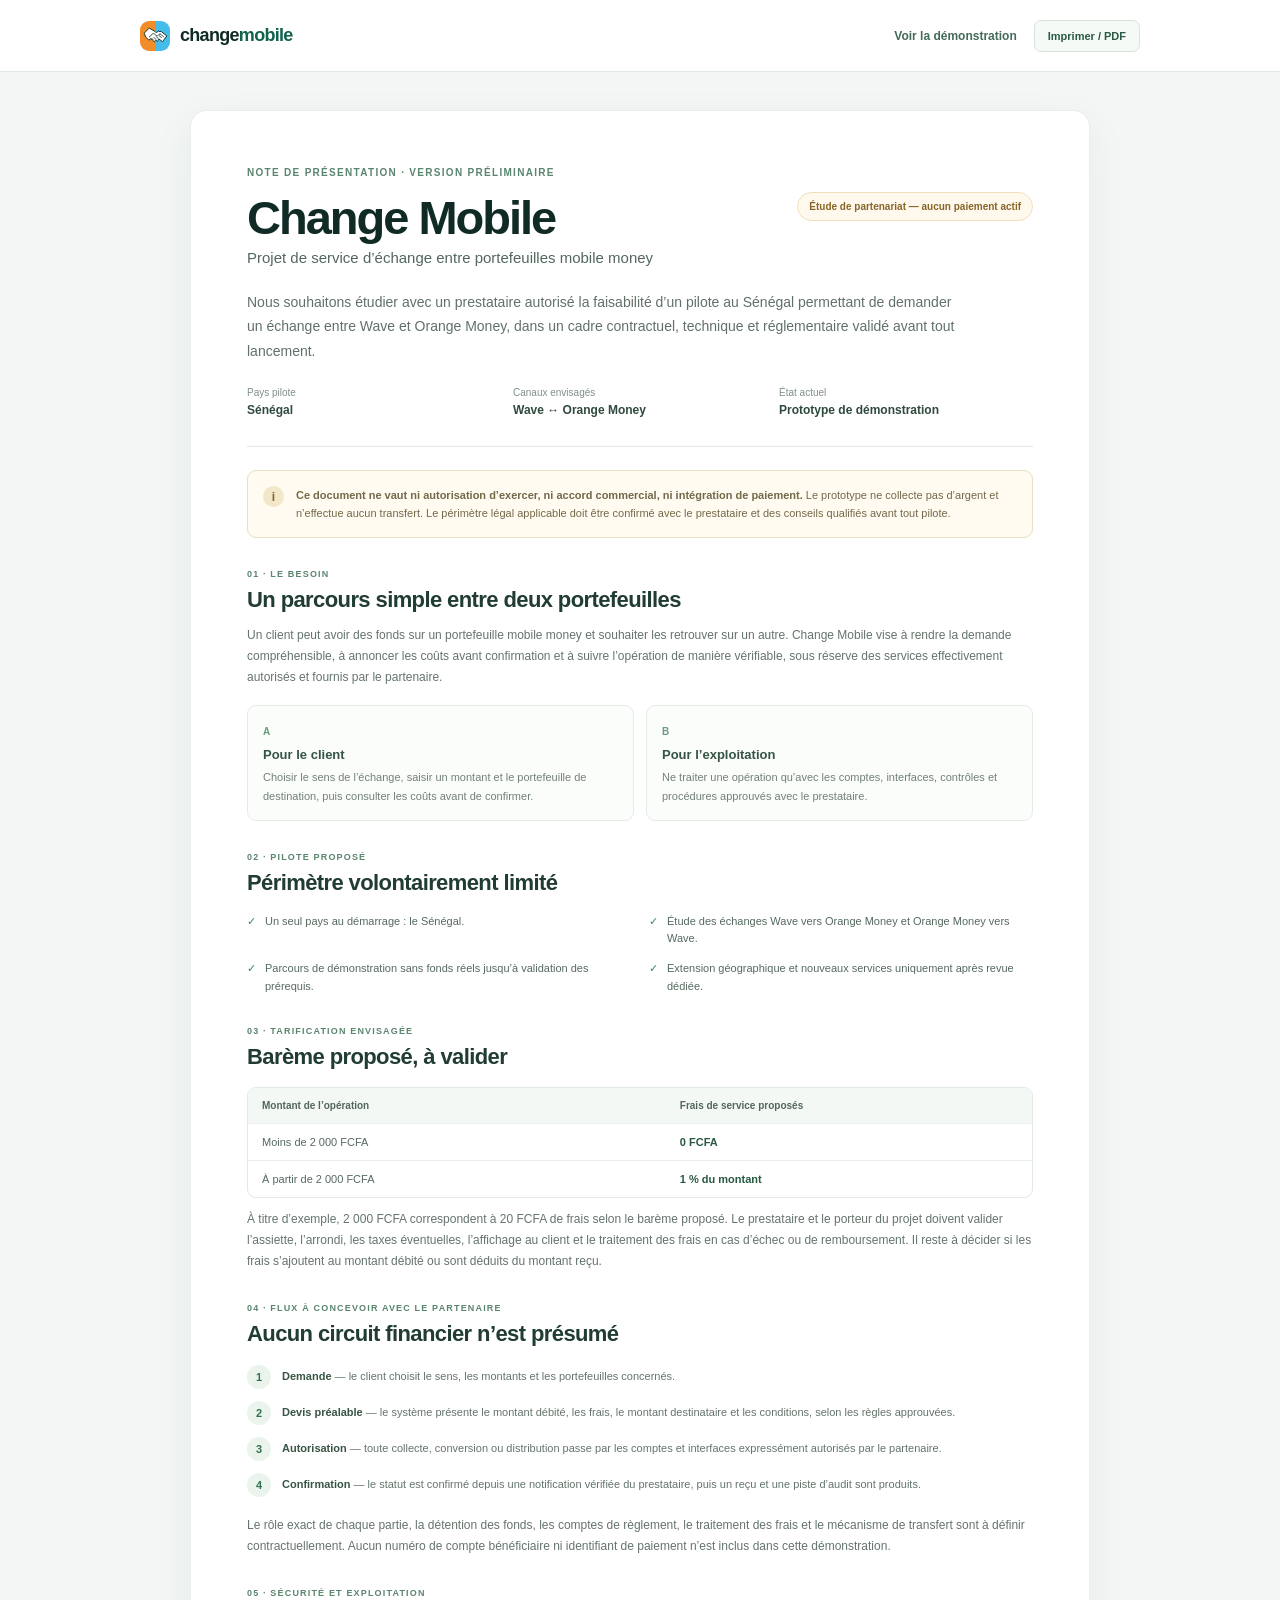
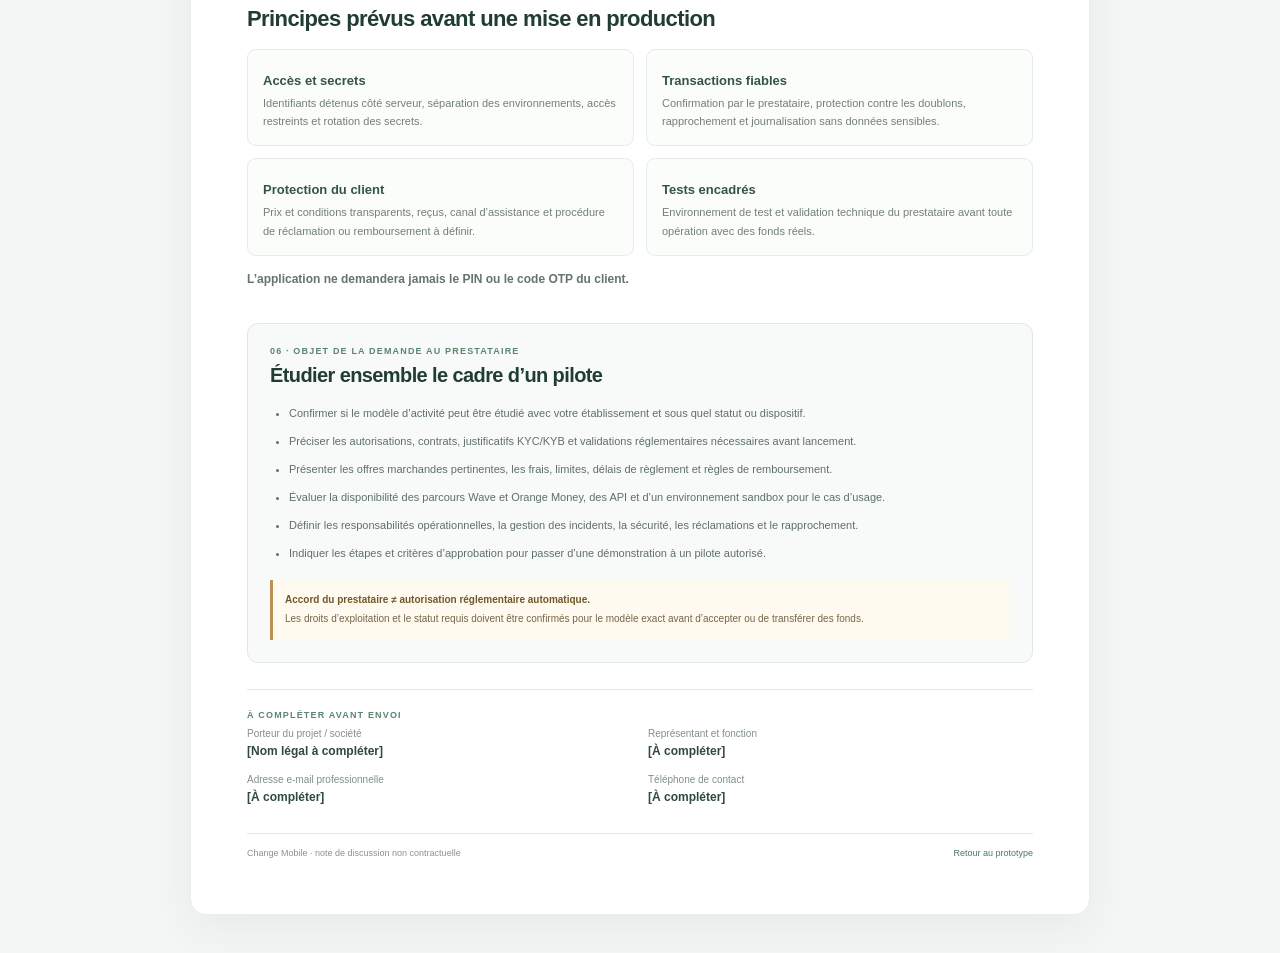
==== presentation-partenaire.html @ ef7eeb21 "Add files via upload" ====
<!doctype html>
<html lang="fr">
  <head>
    <meta charset="UTF-8" />
    <meta name="viewport" content="width=device-width, initial-scale=1" />
    <meta name="theme-color" content="#102b25" />
    <meta
      name="description"
      content="Présentation préliminaire du projet Change Mobile pour un prestataire de paiement au Sénégal."
    />
    <title>Présentation partenaire — Change Mobile</title>
    <link rel="icon" href="icon.svg" type="image/svg+xml" />
    <link rel="stylesheet" href="presentation.css" />
  </head>
  <body>
    <header class="document-header">
      <a class="brand" href="index.html">
        <span class="brand-mark" aria-hidden="true">
          <svg viewBox="0 0 64 48" focusable="false">
            <path class="handshake-shape" d="M3 18 16 5l14 8 4 4 5-4 8 1 14 11-11 15-9-7-4 6-5-3-3 4-5-4-4-4-5 4-8-8Z" />
            <path class="handshake-detail" d="m16 28 8-8a4 4 0 0 1 5 0l7 6 5-5a4 4 0 0 1 5 0l7 7M22 31l4 4m2-6 5 5m2-6 5 5m2-8 5 4" />
          </svg>
        </span>
        <span>change<span class="brand-light">mobile</span></span>
      </a>
      <div class="header-actions">
        <a class="back-link" href="index.html">Voir la démonstration</a>
        <button class="print-button" type="button" onclick="window.print()">
          Imprimer / PDF
        </button>
      </div>
    </header>

    <main class="document">
      <section class="hero">
        <p class="eyebrow">NOTE DE PRÉSENTATION · VERSION PRÉLIMINAIRE</p>
        <div class="hero-title-row">
          <div>
            <h1>Change Mobile</h1>
            <p class="subtitle">Projet de service d’échange entre portefeuilles mobile money</p>
          </div>
          <span class="status-badge">Étude de partenariat — aucun paiement actif</span>
        </div>
        <p class="hero-copy">
          Nous souhaitons étudier avec un prestataire autorisé la faisabilité
          d’un pilote au Sénégal permettant de demander un échange entre Wave
          et Orange Money, dans un cadre contractuel, technique et réglementaire
          validé avant tout lancement.
        </p>
        <div class="hero-facts">
          <div><span>Pays pilote</span><strong>Sénégal</strong></div>
          <div><span>Canaux envisagés</span><strong>Wave ↔ Orange Money</strong></div>
          <div><span>État actuel</span><strong>Prototype de démonstration</strong></div>
        </div>
      </section>

      <section class="notice" aria-label="Statut important">
        <span class="notice-mark" aria-hidden="true">i</span>
        <p>
          <strong>Ce document ne vaut ni autorisation d’exercer, ni accord
          commercial, ni intégration de paiement.</strong>
          Le prototype ne collecte pas d’argent et n’effectue aucun transfert.
          Le périmètre légal applicable doit être confirmé avec le prestataire
          et des conseils qualifiés avant tout pilote.
        </p>
      </section>

      <section class="content-section">
        <p class="section-kicker">01 · LE BESOIN</p>
        <h2>Un parcours simple entre deux portefeuilles</h2>
        <p>
          Un client peut avoir des fonds sur un portefeuille mobile money et
          souhaiter les retrouver sur un autre. Change Mobile vise à rendre la
          demande compréhensible, à annoncer les coûts avant confirmation et à
          suivre l’opération de manière vérifiable, sous réserve des services
          effectivement autorisés et fournis par le partenaire.
        </p>
        <div class="two-cards">
          <article class="info-card">
            <span class="card-number">A</span>
            <h3>Pour le client</h3>
            <p>Choisir le sens de l’échange, saisir un montant et le portefeuille de destination, puis consulter les coûts avant de confirmer.</p>
          </article>
          <article class="info-card">
            <span class="card-number">B</span>
            <h3>Pour l’exploitation</h3>
            <p>Ne traiter une opération qu’avec les comptes, interfaces, contrôles et procédures approuvés avec le prestataire.</p>
          </article>
        </div>
      </section>

      <section class="content-section">
        <p class="section-kicker">02 · PILOTE PROPOSÉ</p>
        <h2>Périmètre volontairement limité</h2>
        <div class="scope-grid">
          <div class="scope-item"><span class="check">✓</span><span>Un seul pays au démarrage : le Sénégal.</span></div>
          <div class="scope-item"><span class="check">✓</span><span>Étude des échanges Wave vers Orange Money et Orange Money vers Wave.</span></div>
          <div class="scope-item"><span class="check">✓</span><span>Parcours de démonstration sans fonds réels jusqu’à validation des prérequis.</span></div>
          <div class="scope-item"><span class="check">✓</span><span>Extension géographique et nouveaux services uniquement après revue dédiée.</span></div>
        </div>
      </section>

      <section class="content-section">
        <p class="section-kicker">03 · TARIFICATION ENVISAGÉE</p>
        <h2>Barème proposé, à valider</h2>
        <div class="fee-table" role="table" aria-label="Barème de frais proposé">
          <div class="fee-row fee-head" role="row">
            <span role="columnheader">Montant de l’opération</span>
            <span role="columnheader">Frais de service proposés</span>
          </div>
          <div class="fee-row" role="row">
            <span role="cell">Moins de 2 000 FCFA</span>
            <strong role="cell">0 FCFA</strong>
          </div>
          <div class="fee-row" role="row">
            <span role="cell">À partir de 2 000 FCFA</span>
            <strong role="cell">1 % du montant</strong>
          </div>
        </div>
        <p class="small-note">
          À titre d’exemple, 2 000 FCFA correspondent à 20 FCFA de frais selon
          le barème proposé. Le prestataire et le porteur du projet doivent
          valider l’assiette, l’arrondi, les taxes éventuelles, l’affichage au
          client et le traitement des frais en cas d’échec ou de remboursement.
          Il reste à décider si les frais s’ajoutent au montant débité ou sont
          déduits du montant reçu.
        </p>
      </section>

      <section class="content-section">
        <p class="section-kicker">04 · FLUX À CONCEVOIR AVEC LE PARTENAIRE</p>
        <h2>Aucun circuit financier n’est présumé</h2>
        <ol class="flow-list">
          <li><span>1</span><p><strong>Demande</strong> — le client choisit le sens, les montants et les portefeuilles concernés.</p></li>
          <li><span>2</span><p><strong>Devis préalable</strong> — le système présente le montant débité, les frais, le montant destinataire et les conditions, selon les règles approuvées.</p></li>
          <li><span>3</span><p><strong>Autorisation</strong> — toute collecte, conversion ou distribution passe par les comptes et interfaces expressément autorisés par le partenaire.</p></li>
          <li><span>4</span><p><strong>Confirmation</strong> — le statut est confirmé depuis une notification vérifiée du prestataire, puis un reçu et une piste d’audit sont produits.</p></li>
        </ol>
        <p class="small-note">
          Le rôle exact de chaque partie, la détention des fonds, les comptes de
          règlement, le traitement des frais et le mécanisme de transfert sont
          à définir contractuellement. Aucun numéro de compte bénéficiaire ni
          identifiant de paiement n’est inclus dans cette démonstration.
        </p>
      </section>

      <section class="content-section">
        <p class="section-kicker">05 · SÉCURITÉ ET EXPLOITATION</p>
        <h2>Principes prévus avant une mise en production</h2>
        <div class="security-grid">
          <article><h3>Accès et secrets</h3><p>Identifiants détenus côté serveur, séparation des environnements, accès restreints et rotation des secrets.</p></article>
          <article><h3>Transactions fiables</h3><p>Confirmation par le prestataire, protection contre les doublons, rapprochement et journalisation sans données sensibles.</p></article>
          <article><h3>Protection du client</h3><p>Prix et conditions transparents, reçus, canal d’assistance et procédure de réclamation ou remboursement à définir.</p></article>
          <article><h3>Tests encadrés</h3><p>Environnement de test et validation technique du prestataire avant toute opération avec des fonds réels.</p></article>
        </div>
        <p class="warning-line">
          L’application ne demandera jamais le PIN ou le code OTP du client.
        </p>
      </section>

      <section class="partner-request">
        <p class="section-kicker">06 · OBJET DE LA DEMANDE AU PRESTATAIRE</p>
        <h2>Étudier ensemble le cadre d’un pilote</h2>
        <ul>
          <li>Confirmer si le modèle d’activité peut être étudié avec votre établissement et sous quel statut ou dispositif.</li>
          <li>Préciser les autorisations, contrats, justificatifs KYC/KYB et validations réglementaires nécessaires avant lancement.</li>
          <li>Présenter les offres marchandes pertinentes, les frais, limites, délais de règlement et règles de remboursement.</li>
          <li>Évaluer la disponibilité des parcours Wave et Orange Money, des API et d’un environnement sandbox pour le cas d’usage.</li>
          <li>Définir les responsabilités opérationnelles, la gestion des incidents, la sécurité, les réclamations et le rapprochement.</li>
          <li>Indiquer les étapes et critères d’approbation pour passer d’une démonstration à un pilote autorisé.</li>
        </ul>
        <div class="decision-note">
          <strong>Accord du prestataire ≠ autorisation réglementaire automatique.</strong>
          Les droits d’exploitation et le statut requis doivent être confirmés
          pour le modèle exact avant d’accepter ou de transférer des fonds.
        </div>
      </section>

      <section class="contact-block">
        <p class="section-kicker">À COMPLÉTER AVANT ENVOI</p>
        <div class="contact-grid">
          <div><span>Porteur du projet / société</span><strong>[Nom légal à compléter]</strong></div>
          <div><span>Représentant et fonction</span><strong>[À compléter]</strong></div>
          <div><span>Adresse e-mail professionnelle</span><strong>[À compléter]</strong></div>
          <div><span>Téléphone de contact</span><strong>[À compléter]</strong></div>
        </div>
      </section>

      <footer class="document-footer">
        <span>Change Mobile · note de discussion non contractuelle</span>
        <a href="index.html">Retour au prototype</a>
      </footer>
    </main>
  </body>
</html>
---- presentation.css ----
:root {
  color-scheme: light;
  font-family: "Segoe UI", sans-serif;
  color: #17352e;
  background: #f3f6f4;
  font-synthesis: none;
  text-rendering: optimizeLegibility;
  --green: #11634d;
  --dark-green: #102b25;
  --muted: #718078;
  --line: #e1e9e4;
}

* {
  box-sizing: border-box;
}

body {
  min-width: 320px;
  margin: 0;
}

a {
  color: inherit;
}

.document-header {
  height: 72px;
  display: flex;
  align-items: center;
  justify-content: space-between;
  padding: 0 max(24px, calc((100% - 1000px) / 2));
  border-bottom: 1px solid var(--line);
  background: #fff;
}

.brand {
  display: inline-flex;
  align-items: center;
  gap: 10px;
  color: var(--dark-green);
  font-size: 18px;
  font-weight: 800;
  letter-spacing: -0.7px;
  text-decoration: none;
}

.brand-mark {
  width: 30px;
  height: 30px;
  display: grid;
  place-items: center;
  border-radius: 9px;
  background: linear-gradient(90deg, #f28c28 0 50%, #45bde8 50% 100%);
  color: #fff;
}

.brand-mark svg {
  width: 25px;
  height: 23px;
  overflow: visible;
}

.handshake-shape {
  fill: #fff;
  stroke: #17352e;
  stroke-linejoin: round;
  stroke-width: 2.5;
}

.handshake-detail {
  fill: none;
  stroke: #17352e;
  stroke-linecap: round;
  stroke-linejoin: round;
  stroke-width: 2.3;
}

.brand-light {
  color: var(--green);
}

.header-actions {
  display: flex;
  align-items: center;
  gap: 17px;
}

.back-link {
  color: #436b58;
  font-size: 12px;
  font-weight: 600;
  text-decoration: none;
}

.print-button {
  padding: 9px 13px;
  border: 1px solid #d6e5dc;
  border-radius: 7px;
  background: #f5faf6;
  color: #285b43;
  cursor: pointer;
  font: inherit;
  font-size: 11px;
  font-weight: 700;
}

.document {
  width: min(900px, calc(100% - 36px));
  margin: 38px auto;
  padding: clamp(24px, 5vw, 56px);
  border: 1px solid #e8eeea;
  border-radius: 16px;
  background: #fff;
  box-shadow: 0 14px 44px rgba(30, 61, 47, 0.06);
}

.hero {
  padding-bottom: 29px;
  border-bottom: 1px solid var(--line);
}

.eyebrow,
.section-kicker {
  margin: 0 0 14px;
  color: #5a856e;
  font-size: 10px;
  font-weight: 700;
  letter-spacing: 0.13em;
}

.hero-title-row {
  display: flex;
  align-items: flex-start;
  justify-content: space-between;
  gap: 18px;
}

h1,
h2,
h3,
p {
  margin-top: 0;
}

h1 {
  margin-bottom: 5px;
  color: var(--dark-green);
  font-size: clamp(34px, 6vw, 47px);
  letter-spacing: -2px;
  line-height: 1.1;
}

.subtitle {
  margin: 0;
  color: #53675d;
  font-size: 15px;
}

.status-badge {
  flex: 0 0 auto;
  padding: 8px 11px;
  border: 1px solid #f1dfbc;
  border-radius: 20px;
  background: #fff9ed;
  color: #876528;
  font-size: 10px;
  font-weight: 700;
}

.hero-copy {
  max-width: 720px;
  margin: 24px 0;
  color: #617168;
  font-size: 14px;
  line-height: 1.75;
}

.hero-facts {
  display: grid;
  grid-template-columns: repeat(3, 1fr);
  gap: 12px;
}

.hero-facts div,
.contact-grid div {
  display: grid;
  gap: 5px;
}

.hero-facts span,
.contact-grid span {
  color: #819087;
  font-size: 10px;
}

.hero-facts strong,
.contact-grid strong {
  color: #30493d;
  font-size: 12px;
}

.notice {
  display: flex;
  gap: 12px;
  margin: 23px 0 0;
  padding: 15px;
  border: 1px solid #e9dfc5;
  border-radius: 9px;
  background: #fffbf1;
}

.notice-mark {
  width: 21px;
  height: 21px;
  flex: 0 0 auto;
  display: grid;
  place-items: center;
  border-radius: 50%;
  background: #f2e7c9;
  color: #80652e;
  font-size: 12px;
  font-weight: 700;
}

.notice p {
  margin: 0;
  color: #746849;
  font-size: 11px;
  line-height: 1.65;
}

.content-section {
  padding-top: 31px;
}

.section-kicker {
  margin-bottom: 8px;
  font-size: 9px;
}

h2 {
  margin-bottom: 12px;
  color: #203c33;
  font-size: 22px;
  letter-spacing: -0.6px;
}

.content-section > p:not(.section-kicker),
.small-note {
  color: #65746c;
  font-size: 12px;
  line-height: 1.75;
}

.two-cards,
.security-grid {
  display: grid;
  grid-template-columns: repeat(2, 1fr);
  gap: 12px;
  margin-top: 17px;
}

.info-card,
.security-grid article {
  padding: 15px;
  border: 1px solid #e5ece7;
  border-radius: 9px;
  background: #fbfdfb;
}

.card-number {
  color: #6a9a7d;
  font-size: 10px;
  font-weight: 700;
}

.info-card h3,
.security-grid h3 {
  margin: 8px 0 6px;
  color: #355444;
  font-size: 13px;
}

.info-card p,
.security-grid p {
  margin: 0;
  color: #718078;
  font-size: 11px;
  line-height: 1.65;
}

.scope-grid {
  display: grid;
  grid-template-columns: 1fr 1fr;
  gap: 12px 18px;
  margin-top: 17px;
}

.scope-item {
  display: flex;
  align-items: flex-start;
  gap: 9px;
  color: #566a5f;
  font-size: 11px;
  line-height: 1.6;
}

.check {
  color: #3b8a5e;
  font-weight: 800;
}

.fee-table {
  overflow: hidden;
  margin-top: 17px;
  border: 1px solid #e2eae4;
  border-radius: 9px;
}

.fee-row {
  display: grid;
  grid-template-columns: 1.2fr 1fr;
  gap: 12px;
  padding: 12px 14px;
  border-top: 1px solid #e9efeb;
  color: #566a5f;
  font-size: 11px;
}

.fee-row:first-child {
  border-top: 0;
}

.fee-row strong {
  color: #285940;
}

.fee-head {
  background: #f4f8f5;
  color: #52675b;
  font-size: 10px;
  font-weight: 700;
}

.small-note {
  margin: 11px 0 0;
  font-size: 10px;
}

.flow-list {
  display: grid;
  gap: 12px;
  margin: 18px 0;
  padding: 0;
  list-style: none;
}

.flow-list li {
  display: flex;
  gap: 11px;
  align-items: flex-start;
}

.flow-list li > span {
  width: 24px;
  height: 24px;
  flex: 0 0 auto;
  display: grid;
  place-items: center;
  border-radius: 50%;
  background: #eaf4ed;
  color: #32714d;
  font-size: 11px;
  font-weight: 700;
}

.flow-list p {
  margin: 2px 0 0;
  color: #64746b;
  font-size: 11px;
  line-height: 1.65;
}

.flow-list strong {
  color: #385444;
}

.security-grid {
  margin-bottom: 13px;
}

.warning-line {
  margin: 0;
  color: #a14d3d;
  font-size: 11px;
  font-weight: 700;
}

.partner-request {
  margin-top: 33px;
  padding: 22px;
  border: 1px solid #dfeae2;
  border-radius: 11px;
  background: #f7faf8;
}

.partner-request h2 {
  font-size: 20px;
}

.partner-request ul {
  display: grid;
  gap: 10px;
  margin: 17px 0;
  padding-left: 19px;
  color: #5e7066;
  font-size: 11px;
  line-height: 1.65;
}

.decision-note {
  padding: 12px;
  border-left: 3px solid #bd9152;
  background: #fffaf0;
  color: #756546;
  font-size: 10px;
  line-height: 1.65;
}

.decision-note strong {
  display: block;
  margin-bottom: 3px;
  color: #725729;
}

.contact-block {
  margin-top: 26px;
  padding-top: 20px;
  border-top: 1px solid var(--line);
}

.contact-grid {
  display: grid;
  grid-template-columns: 1fr 1fr;
  gap: 16px;
}

.document-footer {
  display: flex;
  justify-content: space-between;
  gap: 12px;
  margin-top: 29px;
  padding-top: 14px;
  border-top: 1px solid var(--line);
  color: #87938c;
  font-size: 9px;
}

.document-footer a {
  color: #4a785e;
  text-decoration: none;
}

@media (max-width: 620px) {
  .document-header {
    height: 64px;
    padding: 0 16px;
  }

  .header-actions {
    gap: 11px;
  }

  .back-link {
    font-size: 10px;
  }

  .document {
    width: calc(100% - 20px);
    margin: 10px auto;
    padding: 23px 18px;
    border-radius: 11px;
  }

  .hero-title-row {
    flex-direction: column;
  }

  .status-badge {
    white-space: normal;
  }

  .hero-facts {
    grid-template-columns: 1fr;
  }

  .hero-facts div {
    grid-template-columns: 110px 1fr;
    align-items: baseline;
  }

  .two-cards,
  .security-grid,
  .scope-grid,
  .contact-grid {
    grid-template-columns: 1fr;
  }

  .document-footer {
    flex-direction: column;
  }
}

@media print {
  @page {
    margin: 16mm;
  }

  body {
    background: #fff;
  }

  .document-header {
    display: none;
  }

  .document {
    width: 100%;
    margin: 0;
    padding: 0;
    border: 0;
    border-radius: 0;
    box-shadow: none;
  }

  .content-section,
  .partner-request,
  .contact-block,
  .info-card,
  .security-grid article {
    break-inside: avoid;
  }

  .status-badge,
  .notice,
  .partner-request,
  .fee-head,
  .fee-row {
    print-color-adjust: exact;
    -webkit-print-color-adjust: exact;
  }
}
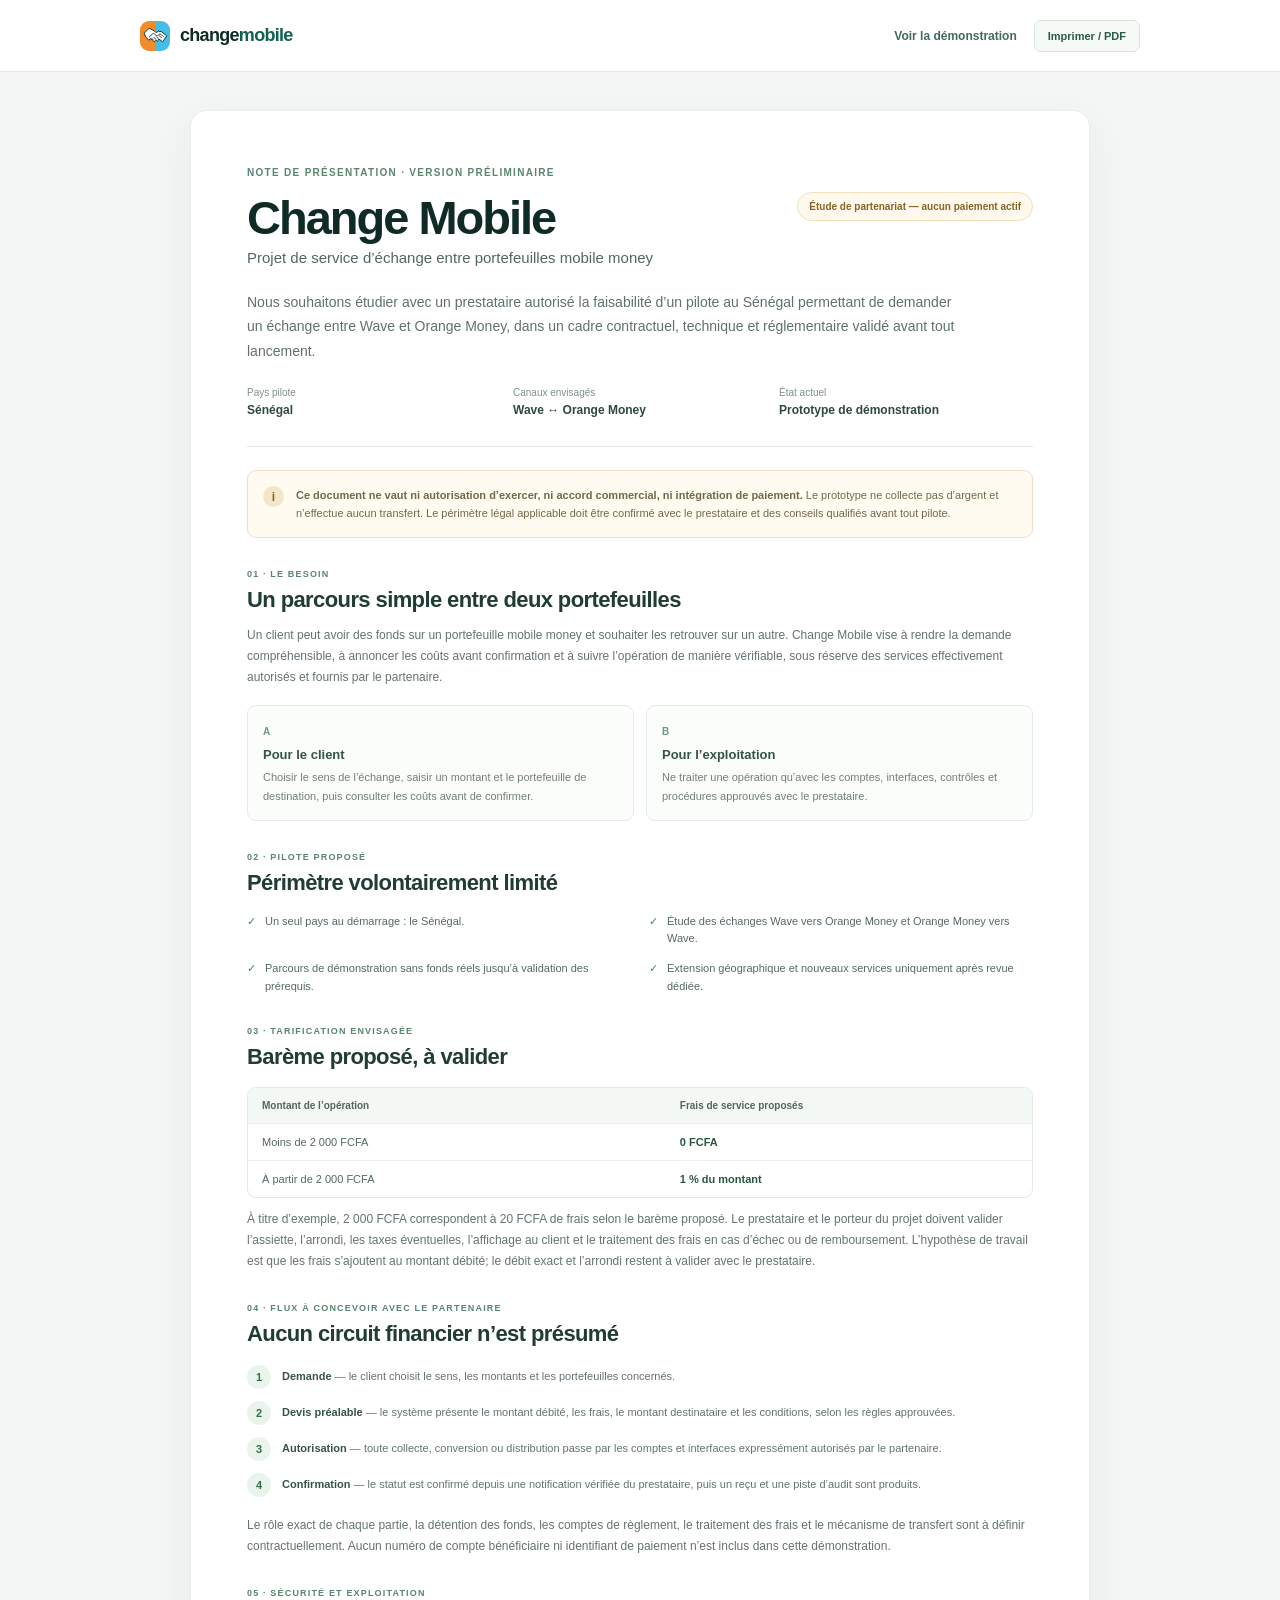
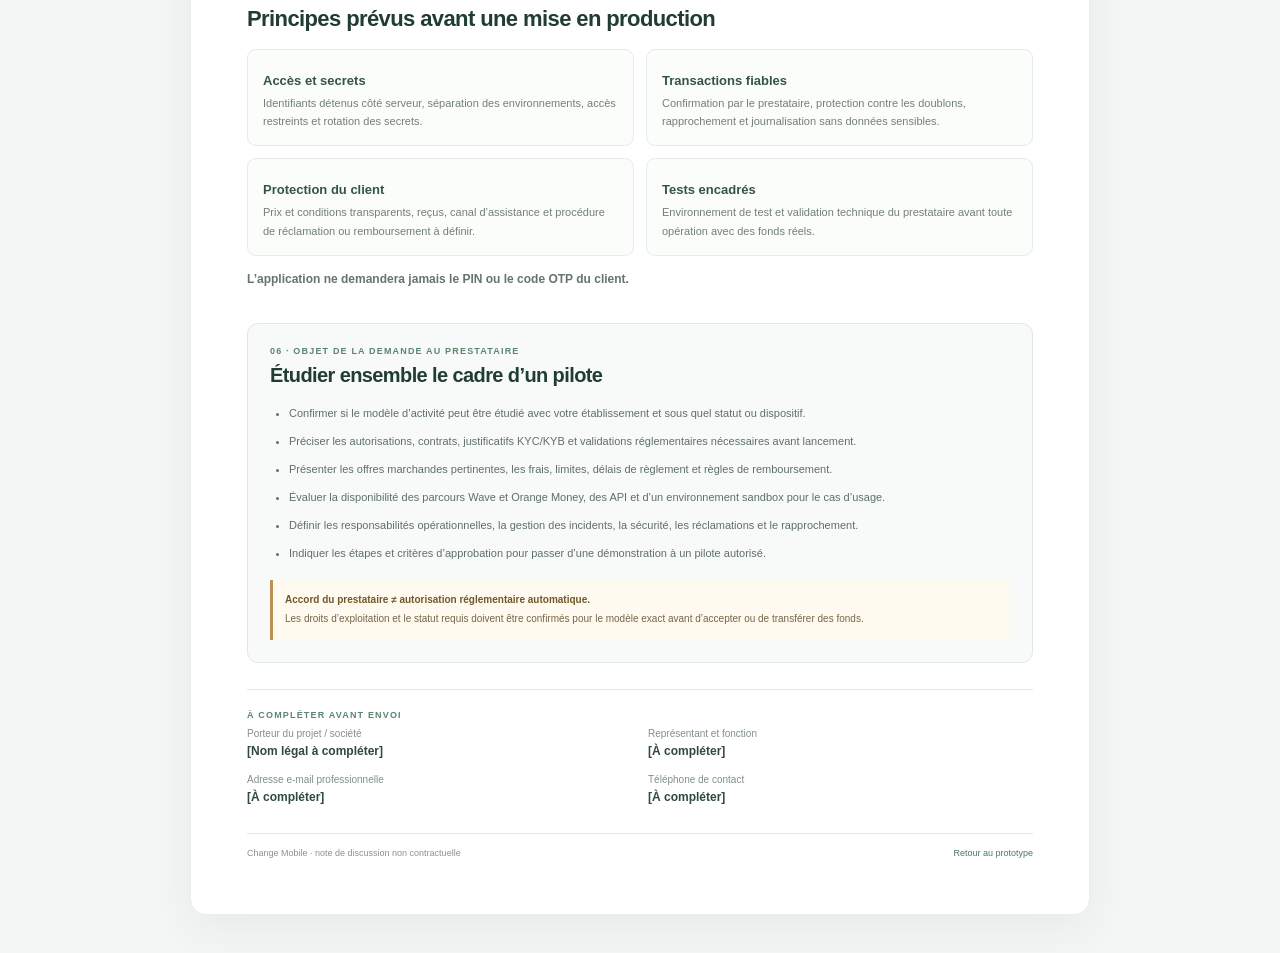
==== commit ff67fab8: "Add sender wallet and fee debit estimate" ====
--- a/presentation-partenaire.html
+++ b/presentation-partenaire.html
@@ -122,8 +122,8 @@
           le barème proposé. Le prestataire et le porteur du projet doivent
           valider l’assiette, l’arrondi, les taxes éventuelles, l’affichage au
           client et le traitement des frais en cas d’échec ou de remboursement.
-          Il reste à décider si les frais s’ajoutent au montant débité ou sont
-          déduits du montant reçu.
+          L’hypothèse de travail est que les frais s’ajoutent au montant débité;
+          le débit exact et l’arrondi restent à valider avec le prestataire.
         </p>
       </section>
 
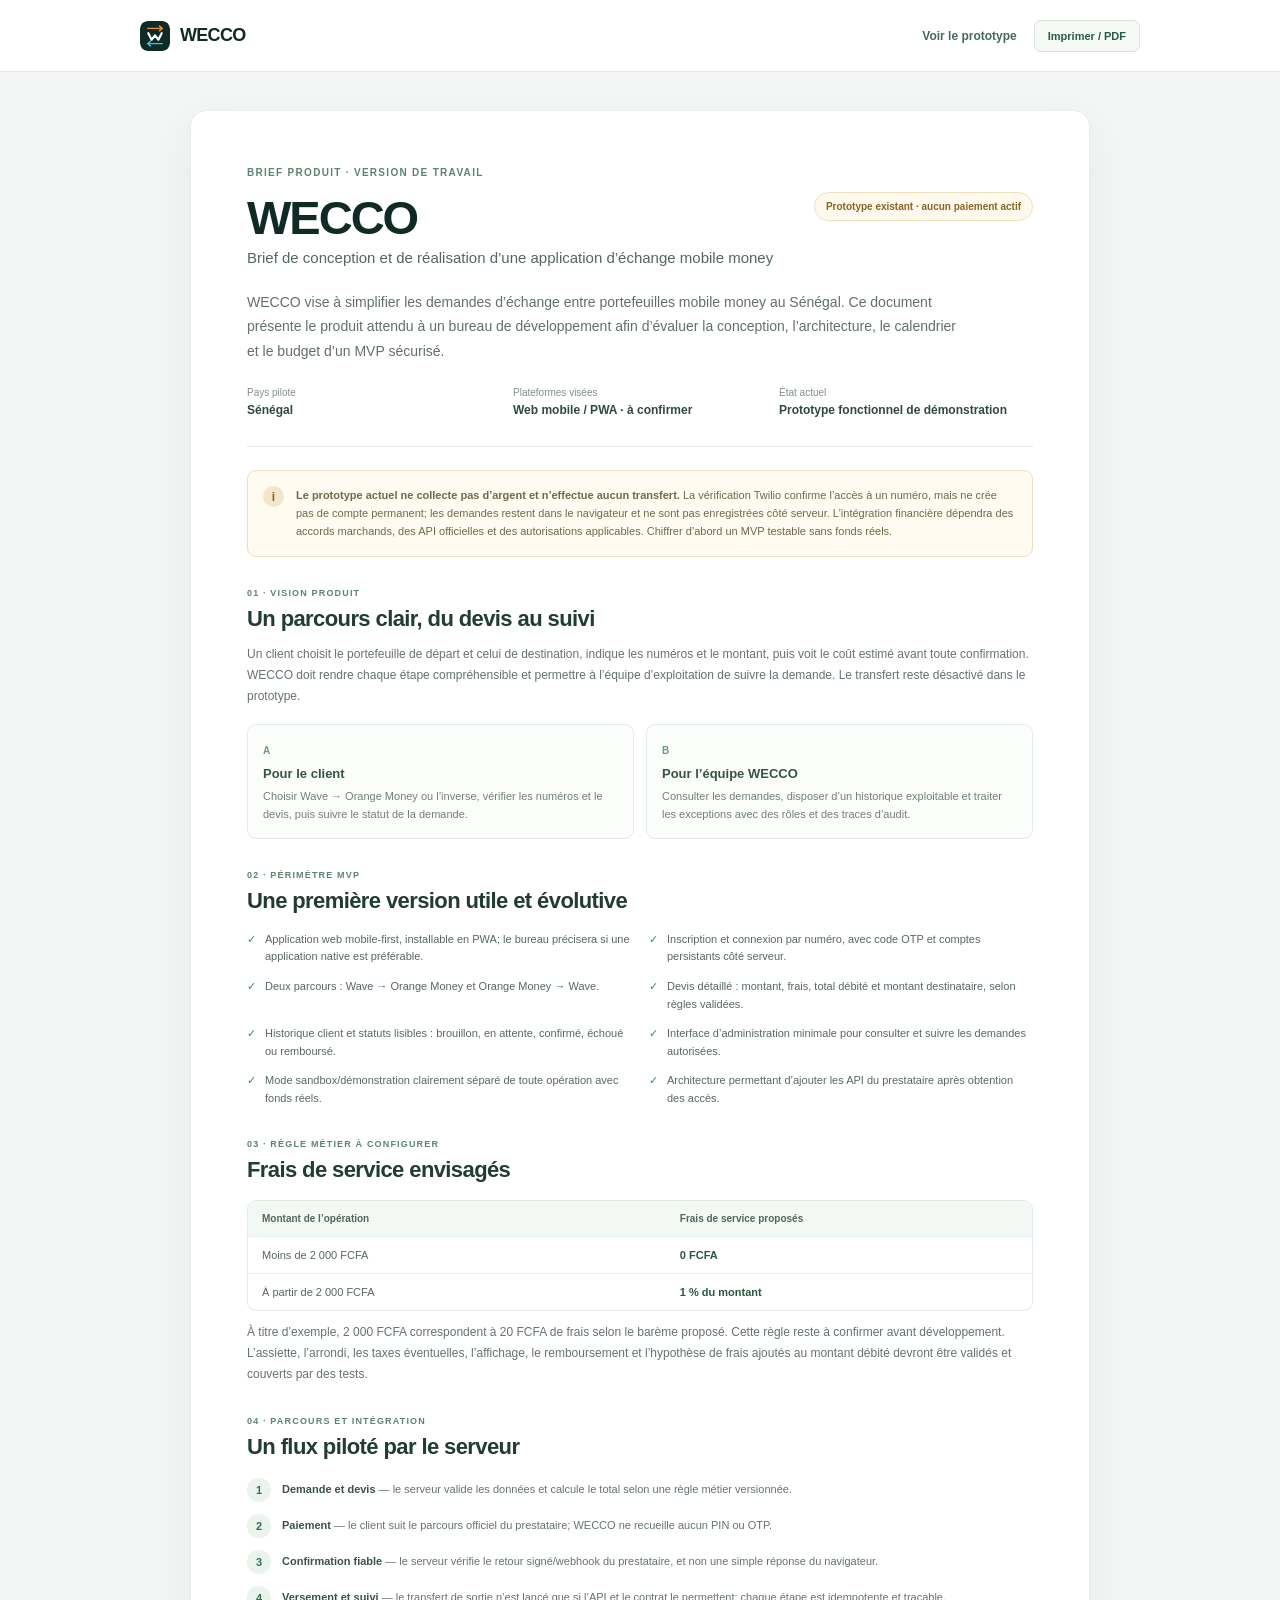
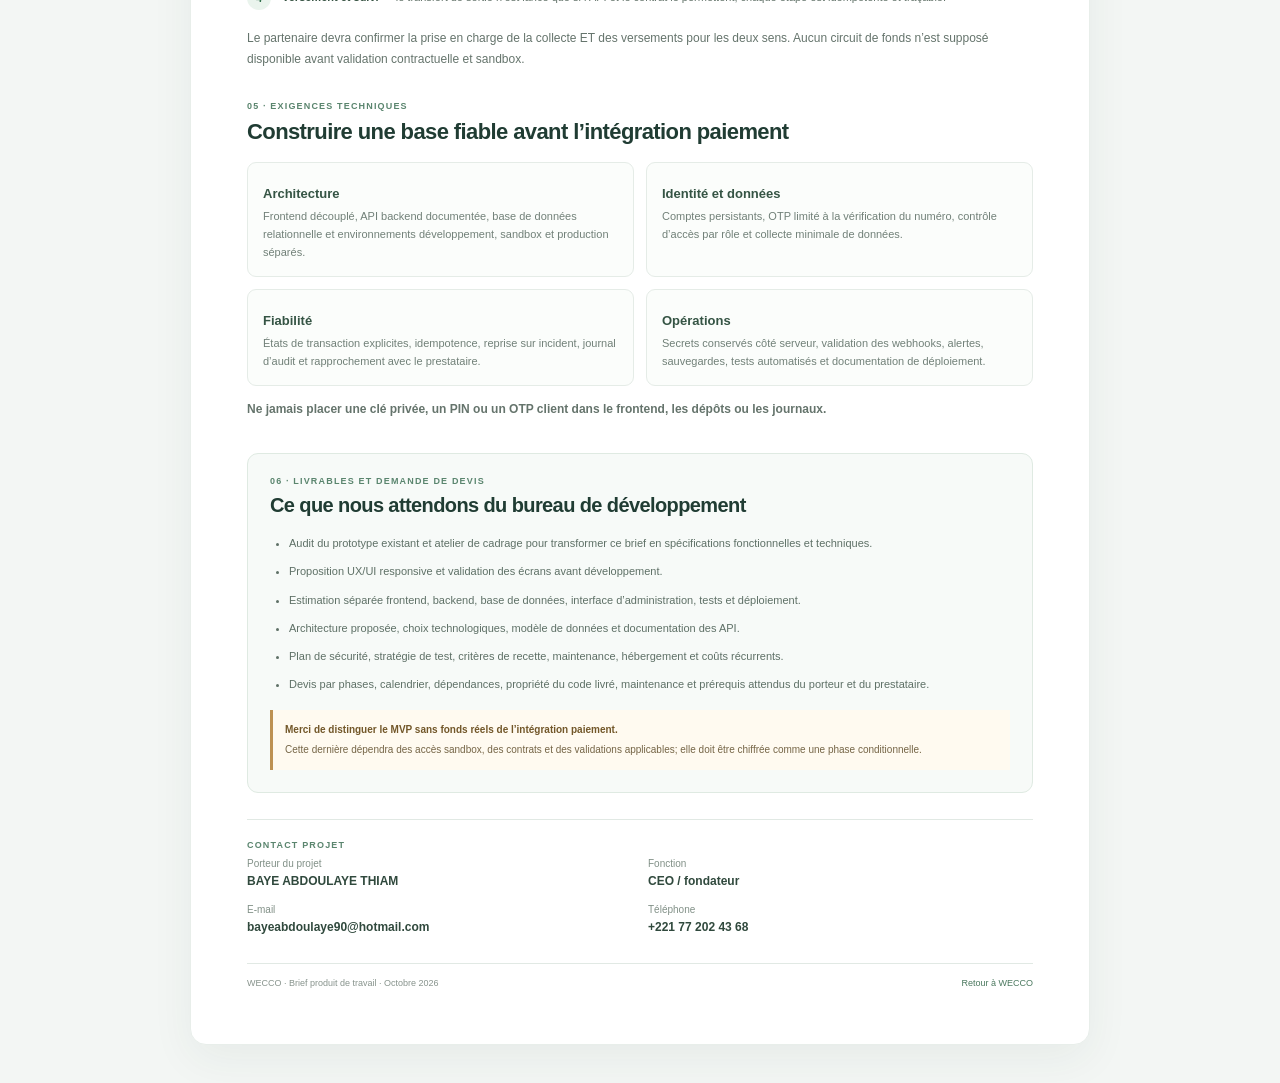
==== commit 8fd421ce: "Refresh WECCO branding and development brief" ====
--- a/presentation-partenaire.html
+++ b/presentation-partenaire.html
@@ -6,25 +6,20 @@
     <meta name="theme-color" content="#102b25" />
     <meta
       name="description"
-      content="Présentation préliminaire du projet Change Mobile pour un prestataire de paiement au Sénégal."
+      content="Brief produit WECCO destiné à un bureau de développement d’applications : vision, périmètre MVP, parcours et exigences techniques."
     />
-    <title>Présentation partenaire — Change Mobile</title>
-    <link rel="icon" href="icon.svg" type="image/svg+xml" />
+    <title>WECCO — Brief produit pour bureau de développement</title>
+    <link rel="icon" href="icon.svg?brand=wecco-v2" type="image/svg+xml" />
     <link rel="stylesheet" href="presentation.css" />
   </head>
   <body>
     <header class="document-header">
       <a class="brand" href="index.html">
-        <span class="brand-mark" aria-hidden="true">
-          <svg viewBox="0 0 64 48" focusable="false">
-            <path class="handshake-shape" d="M3 18 16 5l14 8 4 4 5-4 8 1 14 11-11 15-9-7-4 6-5-3-3 4-5-4-4-4-5 4-8-8Z" />
-            <path class="handshake-detail" d="m16 28 8-8a4 4 0 0 1 5 0l7 6 5-5a4 4 0 0 1 5 0l7 7M22 31l4 4m2-6 5 5m2-6 5 5m2-8 5 4" />
-          </svg>
-        </span>
-        <span>change<span class="brand-light">mobile</span></span>
+        <img class="brand-mark" src="icon.svg?brand=wecco-v2" alt="" aria-hidden="true" />
+        <span>WECCO</span>
       </a>
       <div class="header-actions">
-        <a class="back-link" href="index.html">Voir la démonstration</a>
+        <a class="back-link" href="index.html">Voir le prototype</a>
         <button class="print-button" type="button" onclick="window.print()">
           Imprimer / PDF
         </button>
@@ -33,76 +28,81 @@
 
     <main class="document">
       <section class="hero">
-        <p class="eyebrow">NOTE DE PRÉSENTATION · VERSION PRÉLIMINAIRE</p>
+        <p class="eyebrow">BRIEF PRODUIT · VERSION DE TRAVAIL</p>
         <div class="hero-title-row">
           <div>
-            <h1>Change Mobile</h1>
-            <p class="subtitle">Projet de service d’échange entre portefeuilles mobile money</p>
+            <h1>WECCO</h1>
+            <p class="subtitle">Brief de conception et de réalisation d’une application d’échange mobile money</p>
           </div>
-          <span class="status-badge">Étude de partenariat — aucun paiement actif</span>
+          <span class="status-badge">Prototype existant · aucun paiement actif</span>
         </div>
         <p class="hero-copy">
-          Nous souhaitons étudier avec un prestataire autorisé la faisabilité
-          d’un pilote au Sénégal permettant de demander un échange entre Wave
-          et Orange Money, dans un cadre contractuel, technique et réglementaire
-          validé avant tout lancement.
+          WECCO vise à simplifier les demandes d’échange entre portefeuilles
+          mobile money au Sénégal. Ce document présente le produit attendu à
+          un bureau de développement afin d’évaluer la conception, l’architecture,
+          le calendrier et le budget d’un MVP sécurisé.
         </p>
         <div class="hero-facts">
           <div><span>Pays pilote</span><strong>Sénégal</strong></div>
-          <div><span>Canaux envisagés</span><strong>Wave ↔ Orange Money</strong></div>
-          <div><span>État actuel</span><strong>Prototype de démonstration</strong></div>
+          <div><span>Plateformes visées</span><strong>Web mobile / PWA · à confirmer</strong></div>
+          <div><span>État actuel</span><strong>Prototype fonctionnel de démonstration</strong></div>
         </div>
       </section>
 
       <section class="notice" aria-label="Statut important">
         <span class="notice-mark" aria-hidden="true">i</span>
         <p>
-          <strong>Ce document ne vaut ni autorisation d’exercer, ni accord
-          commercial, ni intégration de paiement.</strong>
-          Le prototype ne collecte pas d’argent et n’effectue aucun transfert.
-          Le périmètre légal applicable doit être confirmé avec le prestataire
-          et des conseils qualifiés avant tout pilote.
+          <strong>Le prototype actuel ne collecte pas d’argent et n’effectue aucun transfert.</strong>
+          La vérification Twilio confirme l’accès à un numéro, mais ne crée pas
+          de compte permanent; les demandes restent dans le navigateur et ne
+          sont pas enregistrées côté serveur. L’intégration financière dépendra
+          des accords marchands, des API officielles et des autorisations
+          applicables. Chiffrer d’abord un MVP testable sans fonds réels.
         </p>
       </section>
 
       <section class="content-section">
-        <p class="section-kicker">01 · LE BESOIN</p>
-        <h2>Un parcours simple entre deux portefeuilles</h2>
+        <p class="section-kicker">01 · VISION PRODUIT</p>
+        <h2>Un parcours clair, du devis au suivi</h2>
         <p>
-          Un client peut avoir des fonds sur un portefeuille mobile money et
-          souhaiter les retrouver sur un autre. Change Mobile vise à rendre la
-          demande compréhensible, à annoncer les coûts avant confirmation et à
-          suivre l’opération de manière vérifiable, sous réserve des services
-          effectivement autorisés et fournis par le partenaire.
+          Un client choisit le portefeuille de départ et celui de destination,
+          indique les numéros et le montant, puis voit le coût estimé avant
+          toute confirmation. WECCO doit rendre chaque étape compréhensible et
+          permettre à l’équipe d’exploitation de suivre la demande. Le transfert
+          reste désactivé dans le prototype.
         </p>
         <div class="two-cards">
           <article class="info-card">
             <span class="card-number">A</span>
             <h3>Pour le client</h3>
-            <p>Choisir le sens de l’échange, saisir un montant et le portefeuille de destination, puis consulter les coûts avant de confirmer.</p>
+            <p>Choisir Wave → Orange Money ou l’inverse, vérifier les numéros et le devis, puis suivre le statut de la demande.</p>
           </article>
           <article class="info-card">
             <span class="card-number">B</span>
-            <h3>Pour l’exploitation</h3>
-            <p>Ne traiter une opération qu’avec les comptes, interfaces, contrôles et procédures approuvés avec le prestataire.</p>
+            <h3>Pour l’équipe WECCO</h3>
+            <p>Consulter les demandes, disposer d’un historique exploitable et traiter les exceptions avec des rôles et des traces d’audit.</p>
           </article>
         </div>
       </section>
 
       <section class="content-section">
-        <p class="section-kicker">02 · PILOTE PROPOSÉ</p>
-        <h2>Périmètre volontairement limité</h2>
+        <p class="section-kicker">02 · PÉRIMÈTRE MVP</p>
+        <h2>Une première version utile et évolutive</h2>
         <div class="scope-grid">
-          <div class="scope-item"><span class="check">✓</span><span>Un seul pays au démarrage : le Sénégal.</span></div>
-          <div class="scope-item"><span class="check">✓</span><span>Étude des échanges Wave vers Orange Money et Orange Money vers Wave.</span></div>
-          <div class="scope-item"><span class="check">✓</span><span>Parcours de démonstration sans fonds réels jusqu’à validation des prérequis.</span></div>
-          <div class="scope-item"><span class="check">✓</span><span>Extension géographique et nouveaux services uniquement après revue dédiée.</span></div>
+          <div class="scope-item"><span class="check">✓</span><span>Application web mobile-first, installable en PWA; le bureau précisera si une application native est préférable.</span></div>
+          <div class="scope-item"><span class="check">✓</span><span>Inscription et connexion par numéro, avec code OTP et comptes persistants côté serveur.</span></div>
+          <div class="scope-item"><span class="check">✓</span><span>Deux parcours : Wave → Orange Money et Orange Money → Wave.</span></div>
+          <div class="scope-item"><span class="check">✓</span><span>Devis détaillé : montant, frais, total débité et montant destinataire, selon règles validées.</span></div>
+          <div class="scope-item"><span class="check">✓</span><span>Historique client et statuts lisibles : brouillon, en attente, confirmé, échoué ou remboursé.</span></div>
+          <div class="scope-item"><span class="check">✓</span><span>Interface d’administration minimale pour consulter et suivre les demandes autorisées.</span></div>
+          <div class="scope-item"><span class="check">✓</span><span>Mode sandbox/démonstration clairement séparé de toute opération avec fonds réels.</span></div>
+          <div class="scope-item"><span class="check">✓</span><span>Architecture permettant d’ajouter les API du prestataire après obtention des accès.</span></div>
         </div>
       </section>
 
       <section class="content-section">
-        <p class="section-kicker">03 · TARIFICATION ENVISAGÉE</p>
-        <h2>Barème proposé, à valider</h2>
+        <p class="section-kicker">03 · RÈGLE MÉTIER À CONFIGURER</p>
+        <h2>Frais de service envisagés</h2>
         <div class="fee-table" role="table" aria-label="Barème de frais proposé">
           <div class="fee-row fee-head" role="row">
             <span role="columnheader">Montant de l’opération</span>
@@ -119,76 +119,74 @@
         </div>
         <p class="small-note">
           À titre d’exemple, 2 000 FCFA correspondent à 20 FCFA de frais selon
-          le barème proposé. Le prestataire et le porteur du projet doivent
-          valider l’assiette, l’arrondi, les taxes éventuelles, l’affichage au
-          client et le traitement des frais en cas d’échec ou de remboursement.
-          L’hypothèse de travail est que les frais s’ajoutent au montant débité;
-          le débit exact et l’arrondi restent à valider avec le prestataire.
+          le barème proposé. Cette règle reste à confirmer avant développement.
+          L’assiette, l’arrondi, les taxes éventuelles, l’affichage, le
+          remboursement et l’hypothèse de frais ajoutés au montant débité
+          devront être validés et couverts par des tests.
         </p>
       </section>
 
       <section class="content-section">
-        <p class="section-kicker">04 · FLUX À CONCEVOIR AVEC LE PARTENAIRE</p>
-        <h2>Aucun circuit financier n’est présumé</h2>
+        <p class="section-kicker">04 · PARCOURS ET INTÉGRATION</p>
+        <h2>Un flux piloté par le serveur</h2>
         <ol class="flow-list">
-          <li><span>1</span><p><strong>Demande</strong> — le client choisit le sens, les montants et les portefeuilles concernés.</p></li>
-          <li><span>2</span><p><strong>Devis préalable</strong> — le système présente le montant débité, les frais, le montant destinataire et les conditions, selon les règles approuvées.</p></li>
-          <li><span>3</span><p><strong>Autorisation</strong> — toute collecte, conversion ou distribution passe par les comptes et interfaces expressément autorisés par le partenaire.</p></li>
-          <li><span>4</span><p><strong>Confirmation</strong> — le statut est confirmé depuis une notification vérifiée du prestataire, puis un reçu et une piste d’audit sont produits.</p></li>
+          <li><span>1</span><p><strong>Demande et devis</strong> — le serveur valide les données et calcule le total selon une règle métier versionnée.</p></li>
+          <li><span>2</span><p><strong>Paiement</strong> — le client suit le parcours officiel du prestataire; WECCO ne recueille aucun PIN ou OTP.</p></li>
+          <li><span>3</span><p><strong>Confirmation fiable</strong> — le serveur vérifie le retour signé/webhook du prestataire, et non une simple réponse du navigateur.</p></li>
+          <li><span>4</span><p><strong>Versement et suivi</strong> — le transfert de sortie n’est lancé que si l’API et le contrat le permettent; chaque étape est idempotente et traçable.</p></li>
         </ol>
         <p class="small-note">
-          Le rôle exact de chaque partie, la détention des fonds, les comptes de
-          règlement, le traitement des frais et le mécanisme de transfert sont
-          à définir contractuellement. Aucun numéro de compte bénéficiaire ni
-          identifiant de paiement n’est inclus dans cette démonstration.
+          Le partenaire devra confirmer la prise en charge de la collecte ET
+          des versements pour les deux sens. Aucun circuit de fonds n’est
+          supposé disponible avant validation contractuelle et sandbox.
         </p>
       </section>
 
       <section class="content-section">
-        <p class="section-kicker">05 · SÉCURITÉ ET EXPLOITATION</p>
-        <h2>Principes prévus avant une mise en production</h2>
+        <p class="section-kicker">05 · EXIGENCES TECHNIQUES</p>
+        <h2>Construire une base fiable avant l’intégration paiement</h2>
         <div class="security-grid">
-          <article><h3>Accès et secrets</h3><p>Identifiants détenus côté serveur, séparation des environnements, accès restreints et rotation des secrets.</p></article>
-          <article><h3>Transactions fiables</h3><p>Confirmation par le prestataire, protection contre les doublons, rapprochement et journalisation sans données sensibles.</p></article>
-          <article><h3>Protection du client</h3><p>Prix et conditions transparents, reçus, canal d’assistance et procédure de réclamation ou remboursement à définir.</p></article>
-          <article><h3>Tests encadrés</h3><p>Environnement de test et validation technique du prestataire avant toute opération avec des fonds réels.</p></article>
+          <article><h3>Architecture</h3><p>Frontend découplé, API backend documentée, base de données relationnelle et environnements développement, sandbox et production séparés.</p></article>
+          <article><h3>Identité et données</h3><p>Comptes persistants, OTP limité à la vérification du numéro, contrôle d’accès par rôle et collecte minimale de données.</p></article>
+          <article><h3>Fiabilité</h3><p>États de transaction explicites, idempotence, reprise sur incident, journal d’audit et rapprochement avec le prestataire.</p></article>
+          <article><h3>Opérations</h3><p>Secrets conservés côté serveur, validation des webhooks, alertes, sauvegardes, tests automatisés et documentation de déploiement.</p></article>
         </div>
         <p class="warning-line">
-          L’application ne demandera jamais le PIN ou le code OTP du client.
+          Ne jamais placer une clé privée, un PIN ou un OTP client dans le frontend, les dépôts ou les journaux.
         </p>
       </section>
 
       <section class="partner-request">
-        <p class="section-kicker">06 · OBJET DE LA DEMANDE AU PRESTATAIRE</p>
-        <h2>Étudier ensemble le cadre d’un pilote</h2>
+        <p class="section-kicker">06 · LIVRABLES ET DEMANDE DE DEVIS</p>
+        <h2>Ce que nous attendons du bureau de développement</h2>
         <ul>
-          <li>Confirmer si le modèle d’activité peut être étudié avec votre établissement et sous quel statut ou dispositif.</li>
-          <li>Préciser les autorisations, contrats, justificatifs KYC/KYB et validations réglementaires nécessaires avant lancement.</li>
-          <li>Présenter les offres marchandes pertinentes, les frais, limites, délais de règlement et règles de remboursement.</li>
-          <li>Évaluer la disponibilité des parcours Wave et Orange Money, des API et d’un environnement sandbox pour le cas d’usage.</li>
-          <li>Définir les responsabilités opérationnelles, la gestion des incidents, la sécurité, les réclamations et le rapprochement.</li>
-          <li>Indiquer les étapes et critères d’approbation pour passer d’une démonstration à un pilote autorisé.</li>
+          <li>Audit du prototype existant et atelier de cadrage pour transformer ce brief en spécifications fonctionnelles et techniques.</li>
+          <li>Proposition UX/UI responsive et validation des écrans avant développement.</li>
+          <li>Estimation séparée frontend, backend, base de données, interface d’administration, tests et déploiement.</li>
+          <li>Architecture proposée, choix technologiques, modèle de données et documentation des API.</li>
+          <li>Plan de sécurité, stratégie de test, critères de recette, maintenance, hébergement et coûts récurrents.</li>
+          <li>Devis par phases, calendrier, dépendances, propriété du code livré, maintenance et prérequis attendus du porteur et du prestataire.</li>
         </ul>
         <div class="decision-note">
-          <strong>Accord du prestataire ≠ autorisation réglementaire automatique.</strong>
-          Les droits d’exploitation et le statut requis doivent être confirmés
-          pour le modèle exact avant d’accepter ou de transférer des fonds.
+          <strong>Merci de distinguer le MVP sans fonds réels de l’intégration paiement.</strong>
+          Cette dernière dépendra des accès sandbox, des contrats et des validations
+          applicables; elle doit être chiffrée comme une phase conditionnelle.
         </div>
       </section>
 
       <section class="contact-block">
-        <p class="section-kicker">À COMPLÉTER AVANT ENVOI</p>
+        <p class="section-kicker">CONTACT PROJET</p>
         <div class="contact-grid">
-          <div><span>Porteur du projet / société</span><strong>[Nom légal à compléter]</strong></div>
-          <div><span>Représentant et fonction</span><strong>[À compléter]</strong></div>
-          <div><span>Adresse e-mail professionnelle</span><strong>[À compléter]</strong></div>
-          <div><span>Téléphone de contact</span><strong>[À compléter]</strong></div>
+          <div><span>Porteur du projet</span><strong>BAYE ABDOULAYE THIAM</strong></div>
+          <div><span>Fonction</span><strong>CEO / fondateur</strong></div>
+          <div><span>E-mail</span><strong>bayeabdoulaye90@hotmail.com</strong></div>
+          <div><span>Téléphone</span><strong>+221 77 202 43 68</strong></div>
         </div>
       </section>
 
       <footer class="document-footer">
-        <span>Change Mobile · note de discussion non contractuelle</span>
-        <a href="index.html">Retour au prototype</a>
+        <span>WECCO · Brief produit de travail · Octobre 2026</span>
+        <a href="index.html">Retour à WECCO</a>
       </footer>
     </main>
   </body>
--- a/presentation.css
+++ b/presentation.css
@@ -48,32 +48,8 @@
 .brand-mark {
   width: 30px;
   height: 30px;
-  display: grid;
-  place-items: center;
-  border-radius: 9px;
-  background: linear-gradient(90deg, #f28c28 0 50%, #45bde8 50% 100%);
-  color: #fff;
-}
-
-.brand-mark svg {
-  width: 25px;
-  height: 23px;
-  overflow: visible;
-}
-
-.handshake-shape {
-  fill: #fff;
-  stroke: #17352e;
-  stroke-linejoin: round;
-  stroke-width: 2.5;
-}
-
-.handshake-detail {
-  fill: none;
-  stroke: #17352e;
-  stroke-linecap: round;
-  stroke-linejoin: round;
-  stroke-width: 2.3;
+  display: block;
+  border-radius: 8px;
 }
 
 .brand-light {
